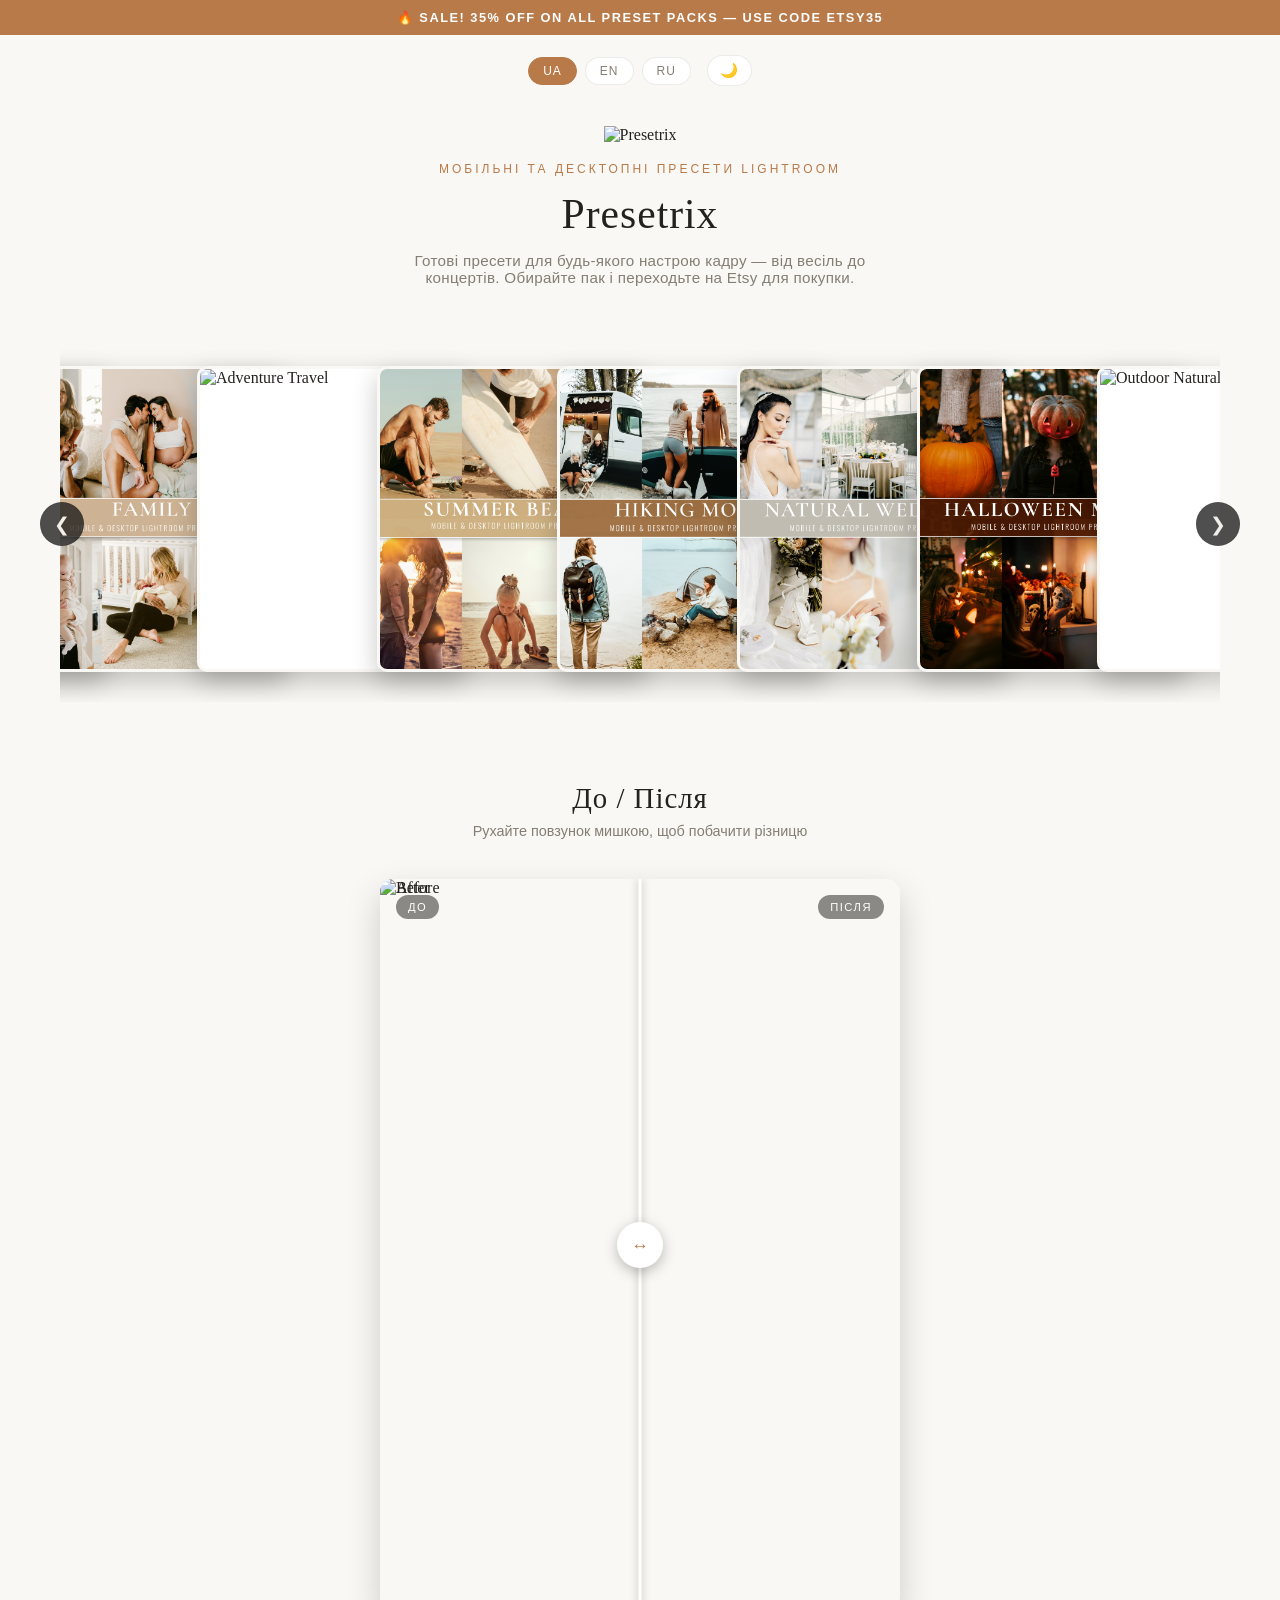
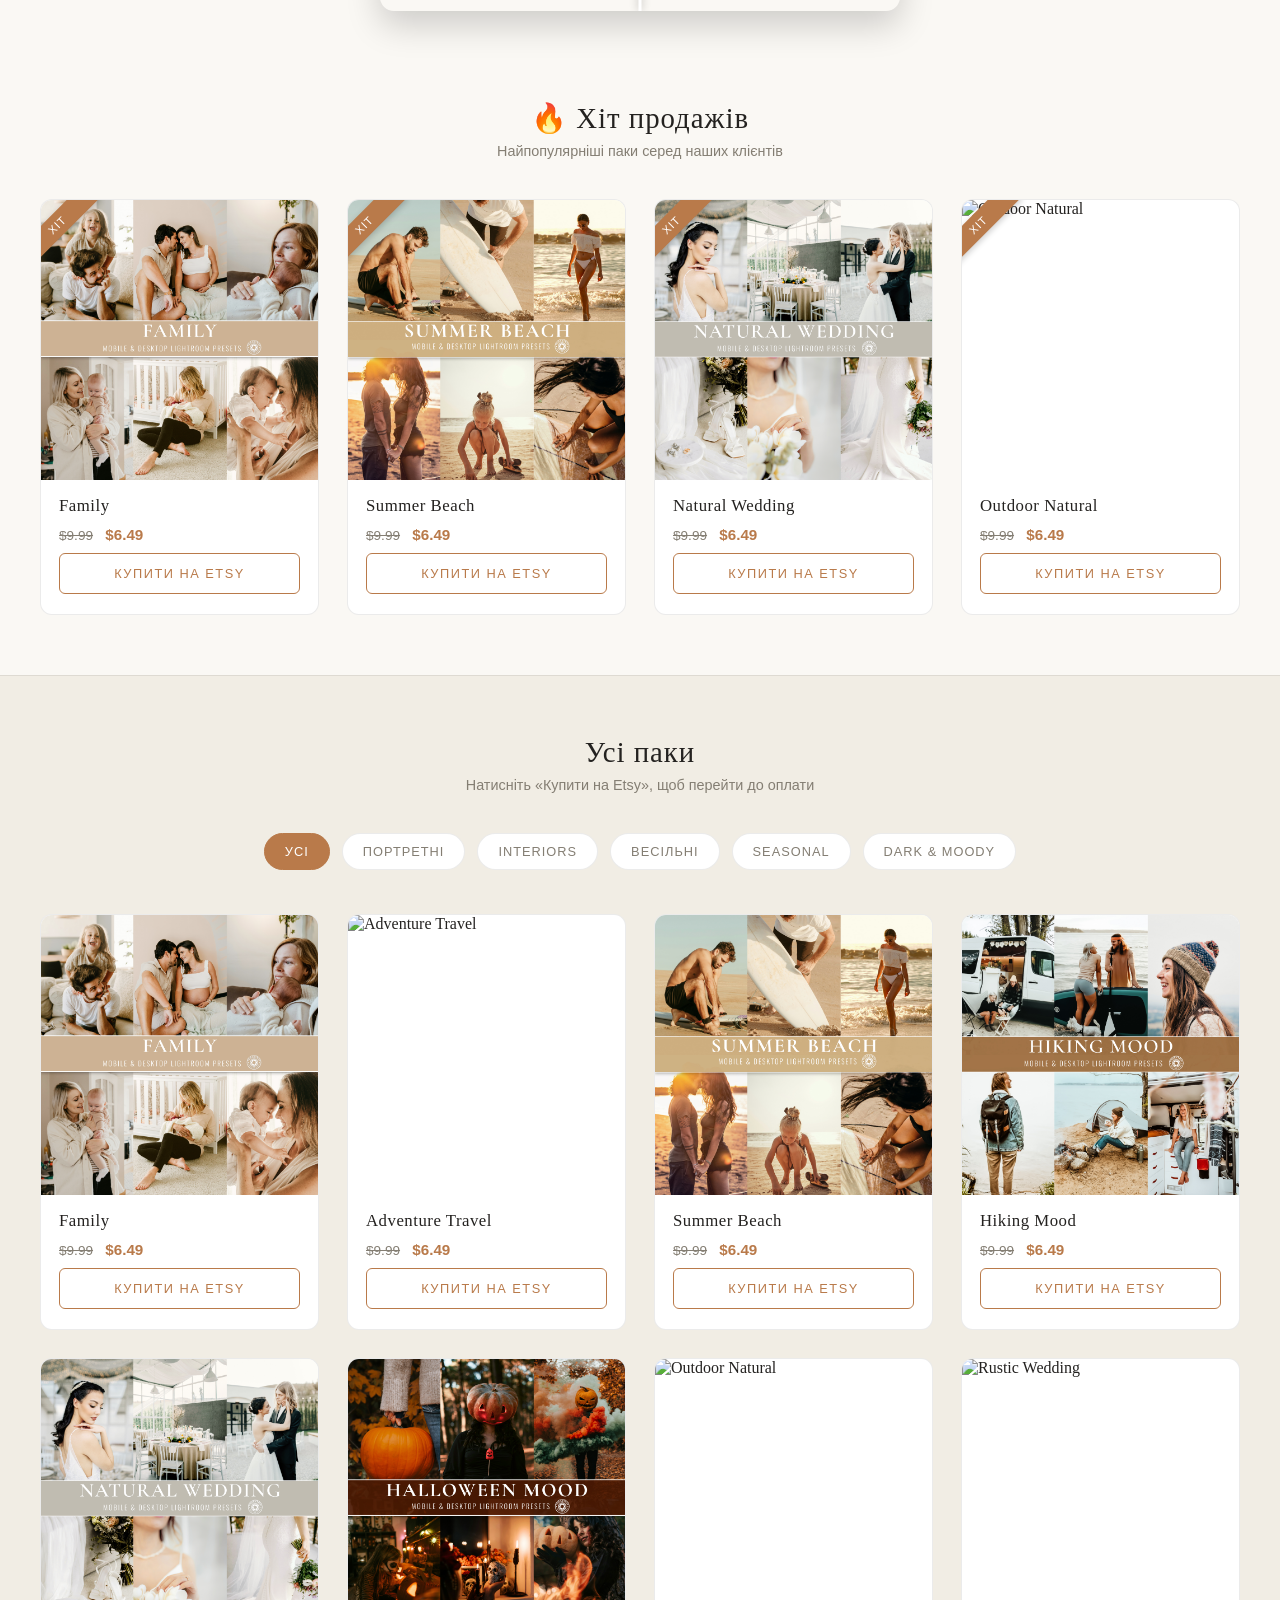
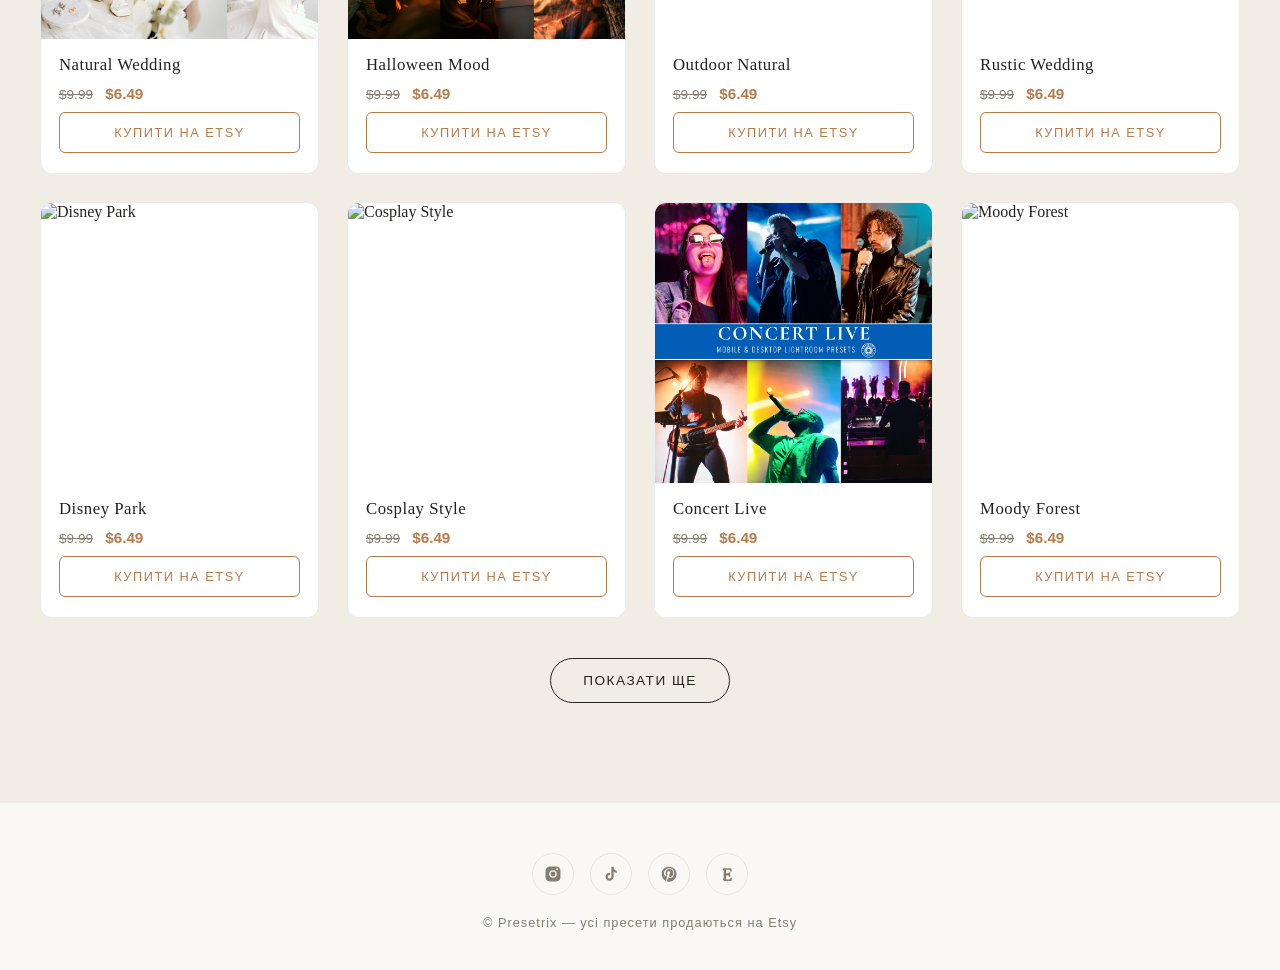
==== index.html.html @ f377409e "1.0.8" ====
<!DOCTYPE html>
<html lang="uk">
<head>
<meta charset="UTF-8">
<meta name="viewport" content="width=device-width, initial-scale=1.0">
<title>Presetrix — Lightroom Presets</title>

  <!-- Иконка сайта (фавиконка) во вкладке браузера -->
<link rel="icon" type="image/png" href="images/Logo_White.png">

  <!-- Open Graph превью для закладок, мессенджеров и соцсетей -->
<meta property="og:title" content="Presetrix — Mobile & Desktop Lightroom Presets">
<meta property="og:description" content="Ready-to-use presets for every mood. Professional Lightroom presets for your photos.">
<meta property="og:image" content="images/Logo_White.png">
<meta property="og:type" content="website">

<link rel="stylesheet" href="style.css">
</head>
<body>

  <!-- БАННЕР РАСПРОДАЖИ -->
  <div class="sale-banner">
    <span data-i18n="saleBannerText">🔥 Sale! 35% OFF on all preset packs — Use code ETSY35</span>
  </div>

  <div class="top-controls">
    <div class="lang-switch">
      <button class="lang-btn" data-lang="ua">UA</button>
      <button class="lang-btn" data-lang="en">EN</button>
      <button class="lang-btn" data-lang="ru">RU</button>
    </div>
    <button class="theme-btn" id="themeBtn" aria-label="Toggle Theme">🌙</button>
  </div>

  <header>
    <img src="images/Logo_White.png" alt="Presetrix" class="logo" id="logoImg">
    <div class="eyebrow" data-i18n="eyebrow">Mobile & Desktop Lightroom Presets</div>
    <h1>Presetrix</h1>
    <p data-i18n="heroText">Ready-to-use presets for every mood.</p>
  </header>

  <section class="carousel-section">
    <div class="carousel-wrap" id="carouselWrap">
      <button class="nav-btn nav-left" aria-label="Previous">&#10094;</button>
      <div class="carousel" id="carousel"></div>
      <button class="nav-btn nav-right" aria-label="Next">&#10095;</button>
    </div>
  </section>

  <section class="ba-section">
    <div class="ba-inner">
      <div class="section-title" data-i18n="baTitle">Before / After</div>
      <div class="section-sub" data-i18n="baSub">Drag the slider to see the difference</div>
      <div class="ba-container" id="baContainer">
        <img src="images/after.jpg" class="ba-img ba-after" alt="After">
        <div class="ba-before-wrap" id="baBeforeWrap">
          <img src="images/before.jpg" class="ba-img ba-before" id="baBeforeImg" alt="Before">
        </div>
        <span class="ba-label ba-label-before" data-i18n="baBefore">Before</span>
        <span class="ba-label ba-label-after" data-i18n="baAfter">After</span>
        <div class="ba-handle" id="baHandle">
          <div class="ba-handle-circle">&#8596;</div>
        </div>
      </div>
    </div>
  </section>

  <section class="bestseller-section">
    <div class="bestseller-inner">
      <div class="section-title" data-i18n="bestsellerTitle">Best Sellers</div>
      <div class="section-sub" data-i18n="bestsellerSub">The most popular packs</div>
      <div class="bestseller-grid" id="bestsellerGrid"></div>
    </div>
  </section>

  <section class="catalog-section">
    <div class="catalog-inner">
      <div class="section-title" data-i18n="catalogTitle">All Packs</div>
      <div class="section-sub" data-i18n="catalogSub">Click Buy on Etsy</div>
      <div class="filter-tabs" id="filterTabs"></div>
      <div class="catalog-grid" id="catalogGrid"></div>
      <div class="show-more-wrap" id="showMoreWrap">
        <button class="show-more-btn" id="showMoreBtn">Show more</button>
      </div>
    </div>
  </section>

  <footer>
    <div class="social-links">
      <a href="#" target="_blank" rel="noopener" aria-label="Instagram">
        <svg viewBox="0 0 24 24"><path d="M12 2c2.7 0 3.06.01 4.12.06 1.06.05 1.79.22 2.43.47.66.26 1.22.6 1.77 1.15.55.55.9 1.11 1.15 1.77.25.64.42 1.37.47 2.43.05 1.06.06 1.42.06 4.12s-.01 3.06-.06 4.12c-.05 1.06-.22 1.79-.47 2.43-.26.66-.6 1.22-1.15 1.77-.55.55-1.11.9-1.77 1.15-.64.25-1.37.42-2.43.47-1.06.05-1.42.06-4.12.06s-3.06-.01-4.12-.06c-1.06-.05-1.79-.22-2.43-.47-.66-.26-1.22-.6-1.77-1.15-.55-.55-.9-1.11-1.15-1.77-.25-.64-.42-1.37-.47-2.43C2.01 15.06 2 14.7 2 12s.01-3.06.06-4.12c.05-1.06.22-1.79.47-2.43.26-.66.6-1.22 1.15-1.77.55-.55 1.11-.9 1.77-1.15.64-.25 1.37-.42 2.43-.47C8.94 2.01 9.3 2 12 2zm0 5a5 5 0 100 10 5 5 0 000-10zm0 8.2a3.2 3.2 0 110-6.4 3.2 3.2 0 010 6.4zm5.4-8.4a1.2 1.2 0 100-2.4 1.2 1.2 0 000 2.4z"/></svg>
      </a>
      <a href="#" target="_blank" rel="noopener" aria-label="TikTok">
        <svg viewBox="0 0 24 24"><path d="M16.6 5.1c-.7-.7-1.1-1.7-1.1-2.8h-3v13.4c0 1.3-1.1 2.4-2.4 2.4s-2.4-1.1-2.4-2.4 1.1-2.4 2.4-2.4c.3 0 .5 0 .8.1v-3.1c-.3 0-.5-.1-.8-.1-3 0-5.4 2.4-5.4 5.4s2.4 5.4 5.4 5.4 5.4-2.4 5.4-5.4V9.1c1.2.9 2.6 1.4 4.1 1.4V7.5c-1.1 0-2.1-.5-2.9-1.2-.4-.4-.7-.8-1-1.2z"/></svg>
      </a>
      <a href="#" target="_blank" rel="noopener" aria-label="Pinterest">
        <svg viewBox="0 0 24 24"><path d="M12 2a10 10 0 00-3.6 19.3c0-.8 0-1.8.2-2.6l1.4-6s-.4-.7-.4-1.8c0-1.7 1-2.9 2.2-2.9 1 0 1.5.8 1.5 1.7 0 1-.7 2.6-1 4-.3 1.2.6 2.2 1.8 2.2 2.1 0 3.7-2.2 3.7-5.5 0-2.9-2.1-4.9-5-4.9-3.4 0-5.4 2.6-5.4 5.2 0 1 .4 2.1.9 2.7.1.1.1.2.1.4l-.4 1.3c0 .2-.2.3-.4.2-1.4-.6-2.3-2.6-2.3-4.2 0-3.4 2.5-6.6 7.1-6.6 3.7 0 6.6 2.6 6.6 6.2 0 3.7-2.3 6.7-5.6 6.7-1.1 0-2.1-.6-2.4-1.2l-.7 2.5c-.2 1-1 2.2-1.4 3 1 .3 2.1.5 3.2.5a10 10 0 000-20z"/></svg>
      </a>
      <a href="#" target="_blank" rel="noopener" aria-label="Etsy">
        <svg viewBox="0 0 24 24"><path d="M8.6 3.5c-.2 0-.4.1-.5.3L6.4 6.2c-.1.2 0 .4.2.5l1 .4v10.8l-1 .4c-.2.1-.3.3-.2.5l1.7 2.4c.1.2.3.3.5.3h8.9c.3 0 .5-.2.6-.5l.6-3.6c0-.3-.2-.5-.5-.5h-1c-.2 0-.4.2-.5.4-.3 1.3-.7 2-1.8 2h-3.4c-.5 0-.7-.2-.7-.7v-4.5h2.4c.8 0 1 .5 1.2 1.3 0 .2.2.4.5.4h.9c.3 0 .5-.2.5-.5V10c0-.3-.2-.5-.5-.5h-.9c-.3 0-.4.2-.5.4-.2.8-.4 1.2-1.2 1.2h-2.4V6.9c0-.5.2-.6.7-.6h3.2c1 0 1.4.6 1.7 1.9 0 .2.3.4.5.4h1c.3 0 .5-.2.5-.5l-.5-3.4c0-.3-.3-.5-.6-.5H8.6z"/></svg>
      </a>
    </div>
    <span data-i18n="footerText">© Presetrix</span>
  </footer>

  <script src="packs-data.js"></script>
  <script src="main.js"></script>
  <script>
    const themeBtn = document.getElementById('themeBtn');
    const currentTheme = localStorage.getItem('theme') || 'light';
    if (currentTheme === 'dark') {
      document.documentElement.setAttribute('data-theme', 'dark');
      themeBtn.textContent = '☀️';
    }
    themeBtn.addEventListener('click', () => {
      let theme = document.documentElement.getAttribute('data-theme');
      if (theme === 'dark') {
        document.documentElement.removeAttribute('data-theme');
        localStorage.setItem('theme', 'light');
        themeBtn.textContent = '🌙';
      } else {
        document.documentElement.setAttribute('data-theme', 'dark');
        localStorage.setItem('theme', 'dark');
        themeBtn.textContent = '☀️';
      }
    });
  </script>

</body>
</html>
---- style.css ----
/* =========================================================
   PRESETRIX — STYLES (Light & Dark theme)
   ========================================================= */

:root{
  --bg:#faf8f4;
  --bg-soft:#f1ede4;
  --card:#ffffff;
  --accent:#b97a4a;
  --accent-soft:#a8663a;
  --text:#242220;
  --muted:#847e73;
  --border:rgba(0,0,0,0.08);
}

[data-theme="dark"]{
  --bg:#141312;
  --bg-soft:#1c1a18;
  --card:#1f1d1a;
  --accent:#d9a066;
  --accent-soft:#c88b52;
  --text:#f2efe9;
  --muted:#a39b8c;
  --border:rgba(255,255,255,0.1);
}

*{box-sizing:border-box;}

body{
  margin:0;
  background:var(--bg);
  color:var(--text);
  font-family:'Georgia','Times New Roman',serif;
  transition:background .3s ease, color .3s ease;
}

a{color:inherit;text-decoration:none;}

/* ---------- SALE BANNER ---------- */
.sale-banner {
  background: var(--accent);
  color: #ffffff;
  text-align: center;
  font-family: Arial, sans-serif;
  font-size: 0.8rem;
  letter-spacing: 1.5px;
  text-transform: uppercase;
  padding: 10px 20px;
  font-weight: 600;
}

/* ---------- TOP CONTROLS (LANG + THEME) ---------- */
.top-controls{
  display:flex;
  justify-content:center;
  align-items:center;
  gap:16px;
  padding:20px 20px 0;
  position:relative;
  max-width:400px;
  margin:0 auto;
}
.lang-switch{
  display:flex;
  gap:8px;
}
.lang-btn, .theme-btn{
  font-family:Arial,sans-serif;
  font-size:0.75rem;
  letter-spacing:1px;
  padding:6px 14px;
  border:1px solid var(--border);
  border-radius:999px;
  background:var(--card);
  color:var(--muted);
  cursor:pointer;
  transition:all .2s ease;
}
.theme-btn{
  padding:6px 12px;
  font-size:0.9rem;
  display:flex;
  align-items:center;
  justify-content:center;
}
.lang-btn:hover, .theme-btn:hover{
  border-color:var(--accent);
  color:var(--accent);
}
.lang-btn.active{
  background:var(--accent);
  border-color:var(--accent);
  color:#fff;
}

/* ---------- HERO ---------- */
header{
  text-align:center;
  padding:40px 20px 40px;
}
.logo{
  width:72px;
  height:72px;
  object-fit:contain;
  margin-bottom:18px;
}
[data-theme="dark"] .logo{
  filter: invert(1) brightness(1.8);
}
.eyebrow{
  font-family:Arial,sans-serif;
  font-size:0.75rem;
  letter-spacing:3px;
  text-transform:uppercase;
  color:var(--accent);
  margin-bottom:14px;
}
h1{
  font-size:2.6rem;
  font-weight:400;
  letter-spacing:1px;
  margin:0 0 14px;
}
header p{
  font-family:Arial,sans-serif;
  color:var(--muted);
  font-size:0.95rem;
  max-width:480px;
  margin:0 auto;
  letter-spacing:0.3px;
}

/* ---------- CAROUSEL ---------- */
.carousel-section{
  padding:20px 0 60px;
}
.carousel-wrap{
  position:relative;
  width:100%;
  max-width:1200px;
  margin:0 auto;
  padding:0 20px;
}
.carousel{
  display:flex;
  gap:0;
  overflow-x:auto;
  scroll-behavior:auto;
  padding:20px 60px 30px 10px;
  scrollbar-width:none;
  -ms-overflow-style:none;
  user-select:none;
}
.carousel::-webkit-scrollbar{display:none;}

.carousel-card{
  flex:0 0 auto;
  width:270px;
  border-radius:10px;
  overflow:hidden;
  background:var(--card);
  box-shadow:0 10px 26px rgba(0,0,0,0.22);
  border:3px solid var(--bg);
  transition:transform .25s ease, box-shadow .25s ease, z-index 0s;
  display:block;
  position:relative;
  z-index:1;
}
.carousel-card:not(:first-child){
  margin-left:-90px;
}
.carousel-card:hover{
  transform:translateY(-14px) scale(1.04);
  box-shadow:0 20px 40px rgba(0,0,0,0.3);
  z-index:20;
}
.carousel-card img{
  width:100%;
  height:300px;
  object-fit:cover;
  display:block;
  pointer-events:none;
}

.nav-btn{
  position:absolute;
  top:50%;
  transform:translateY(-50%);
  background:rgba(20,20,20,0.75);
  border:1px solid var(--border);
  color:#f2efe9;
  width:44px;
  height:44px;
  border-radius:50%;
  font-size:1.2rem;
  cursor:pointer;
  display:flex;
  align-items:center;
  justify-content:center;
  z-index:5;
  transition:background .2s;
}
.nav-btn:hover{background:rgba(217,160,102,0.85);}
.nav-left{left:0;}
.nav-right{right:0;}

/* ---------- BESTSELLERS SECTION ---------- */
.bestseller-section{
  padding:20px 20px 60px;
}
.bestseller-inner{
  max-width:1200px;
  margin:0 auto;
}
.section-title{
  text-align:center;
  font-size:1.8rem;
  font-weight:400;
  letter-spacing:1px;
  margin-bottom:8px;
}
.section-sub{
  text-align:center;
  font-family:Arial,sans-serif;
  color:var(--muted);
  font-size:0.9rem;
  margin-bottom:40px;
}
.bestseller-grid{
  display:grid;
  grid-template-columns:repeat(auto-fill,minmax(220px,1fr));
  gap:28px;
}
.bestseller-card{
  position:relative;
  border:1px solid var(--accent);
}
.bestseller-ribbon{
  position:absolute;
  top:14px;
  left:-34px;
  transform:rotate(-45deg);
  background:var(--accent);
  color:#fff;
  font-family:Arial,sans-serif;
  font-size:0.7rem;
  letter-spacing:1px;
  text-transform:uppercase;
  padding:5px 40px;
  box-shadow:0 2px 6px rgba(0,0,0,0.2);
  z-index:2;
}

/* ---------- FILTER TABS ---------- */
.filter-tabs{
  display:flex;
  flex-wrap:wrap;
  justify-content:center;
  gap:12px;
  margin-bottom:44px;
}
.filter-tab{
  font-family:Arial,sans-serif;
  font-size:0.8rem;
  letter-spacing:1px;
  text-transform:uppercase;
  padding:10px 20px;
  border:1px solid var(--border);
  border-radius:999px;
  background:var(--card);
  color:var(--muted);
  cursor:pointer;
  transition:all .2s ease;
}
.filter-tab:hover{
  border-color:var(--accent);
  color:var(--accent);
}
.filter-tab.active{
  background:var(--accent);
  border-color:var(--accent);
  color:#fff;
}

/* ---------- CATALOG ---------- */
.catalog-section{
  padding:60px 20px 100px;
  background:var(--bg-soft);
  border-top:1px solid var(--border);
}
.catalog-inner{
  max-width:1200px;
  margin:0 auto;
}
.catalog-grid{
  display:grid;
  grid-template-columns:repeat(4, 1fr);
  gap:28px;
}
@media (max-width:1100px){
  .catalog-grid{grid-template-columns:repeat(3, 1fr);}
}
@media (max-width:760px){
  .catalog-grid{grid-template-columns:repeat(2, 1fr);}
}
@media (max-width:480px){
  .catalog-grid{grid-template-columns:repeat(1, 1fr);}
}

/* shared product-card styling used by catalog + bestsellers */
.shop-card{
  background:var(--card);
  border:1px solid var(--border);
  border-radius:12px;
  overflow:hidden;
  display:flex;
  flex-direction:column;
  transition:transform .2s ease, border-color .2s ease;
}
.shop-card:hover{
  transform:translateY(-4px);
}
.catalog-grid .shop-card:hover{
  border-color:var(--accent);
}
.shop-card img{
  width:100%;
  height:280px;
  object-fit:cover;
  display:block;
}
.shop-card .info{
  padding:16px 18px 20px;
  display:flex;
  flex-direction:column;
  gap:10px;
  flex:1;
}
.shop-card .name{
  font-size:1.05rem;
  letter-spacing:0.5px;
}
.shop-card .price{
  font-family:Arial,sans-serif;
  color:var(--accent-soft);
  font-size:0.95rem;
}
.buy-btn{
  margin-top:auto;
  display:inline-block;
  text-align:center;
  font-family:Arial,sans-serif;
  font-size:0.8rem;
  letter-spacing:1.5px;
  text-transform:uppercase;
  padding:12px 16px;
  border:1px solid var(--accent);
  border-radius:6px;
  color:var(--accent);
  transition:background .2s ease, color .2s ease;
}
.buy-btn:hover{
  background:var(--accent);
  color:#141414;
}

/* ---------- SHOW MORE BUTTON ---------- */
.show-more-wrap{
  text-align:center;
  margin-top:40px;
}
.show-more-btn{
  font-family:Arial,sans-serif;
  font-size:0.85rem;
  letter-spacing:1.5px;
  text-transform:uppercase;
  padding:14px 32px;
  border:1px solid var(--text);
  border-radius:999px;
  background:transparent;
  color:var(--text);
  cursor:pointer;
  transition:all .2s ease;
}
.show-more-btn:hover{
  background:var(--text);
  color:var(--bg);
}

/* ---------- BEFORE / AFTER SLIDER ---------- */
.ba-section{
  padding:20px 20px 70px;
}
.ba-inner{
  max-width:1200px;
  margin:0 auto;
}
.ba-container{
  position:relative;
  max-width:520px;
  margin:0 auto;
  aspect-ratio:2517 / 3545;
  border-radius:14px;
  overflow:hidden;
  box-shadow:0 14px 34px rgba(0,0,0,0.18);
  cursor:ew-resize;
  user-select:none;
}
.ba-img{
  position:absolute;
  top:0;
  left:0;
  height:100%;
  object-fit:cover;
  display:block;
  pointer-events:none;
  user-select:none;
}
.ba-after{
  width:100%;
}
.ba-before-wrap{
  position:absolute;
  top:0;
  left:0;
  height:100%;
  width:50%;
  overflow:hidden;
}
.ba-before-wrap img{
  height:100%;
  max-width:none;
}
.ba-handle{
  position:absolute;
  top:0;
  left:50%;
  height:100%;
  width:0;
  transform:translateX(-50%);
  z-index:5;
}
.ba-handle::before{
  content:"";
  position:absolute;
  top:0;
  left:50%;
  height:100%;
  width:3px;
  background:#fff;
  transform:translateX(-50%);
  box-shadow:0 0 8px rgba(0,0,0,0.3);
}
.ba-handle-circle{
  position:absolute;
  top:50%;
  left:50%;
  transform:translate(-50%,-50%);
  width:46px;
  height:46px;
  border-radius:50%;
  background:#fff;
  display:flex;
  align-items:center;
  justify-content:center;
  font-size:1.1rem;
  color:var(--accent);
  box-shadow:0 4px 14px rgba(0,0,0,0.25);
}
.ba-label{
  position:absolute;
  top:16px;
  font-family:Arial,sans-serif;
  font-size:0.7rem;
  letter-spacing:1.5px;
  text-transform:uppercase;
  color:#fff;
  background:rgba(0,0,0,0.45);
  padding:6px 12px;
  border-radius:999px;
  z-index:4;
  pointer-events:none;
}
.ba-label-before{left:16px;}
.ba-label-after{right:16px;}

/* ---------- FOOTER ---------- */
footer{
  text-align:center;
  padding:50px 20px 40px;
  font-family:Arial,sans-serif;
  color:var(--muted);
  font-size:0.8rem;
  letter-spacing:1px;
}
.social-links{
  display:flex;
  justify-content:center;
  gap:16px;
  margin-bottom:20px;
}
.social-links a{
  width:42px;
  height:42px;
  border-radius:50%;
  border:1px solid var(--border);
  display:flex;
  align-items:center;
  justify-content:center;
  color:var(--muted);
  transition:all .2s ease;
}
.social-links a:hover{
  border-color:var(--accent);
  color:var(--accent);
  transform:translateY(-3px);
}
.social-links svg{
  width:18px;
  height:18px;
  fill:currentColor;
}

/* ---------- RESPONSIVE ---------- */
@media (max-width:640px){
  h1{font-size:1.9rem;}
  .nav-btn{display:none;}
  .carousel-card{width:190px;}
  .carousel-card:not(:first-child){margin-left:-55px;}
  .carousel-card img{height:280px;}
}
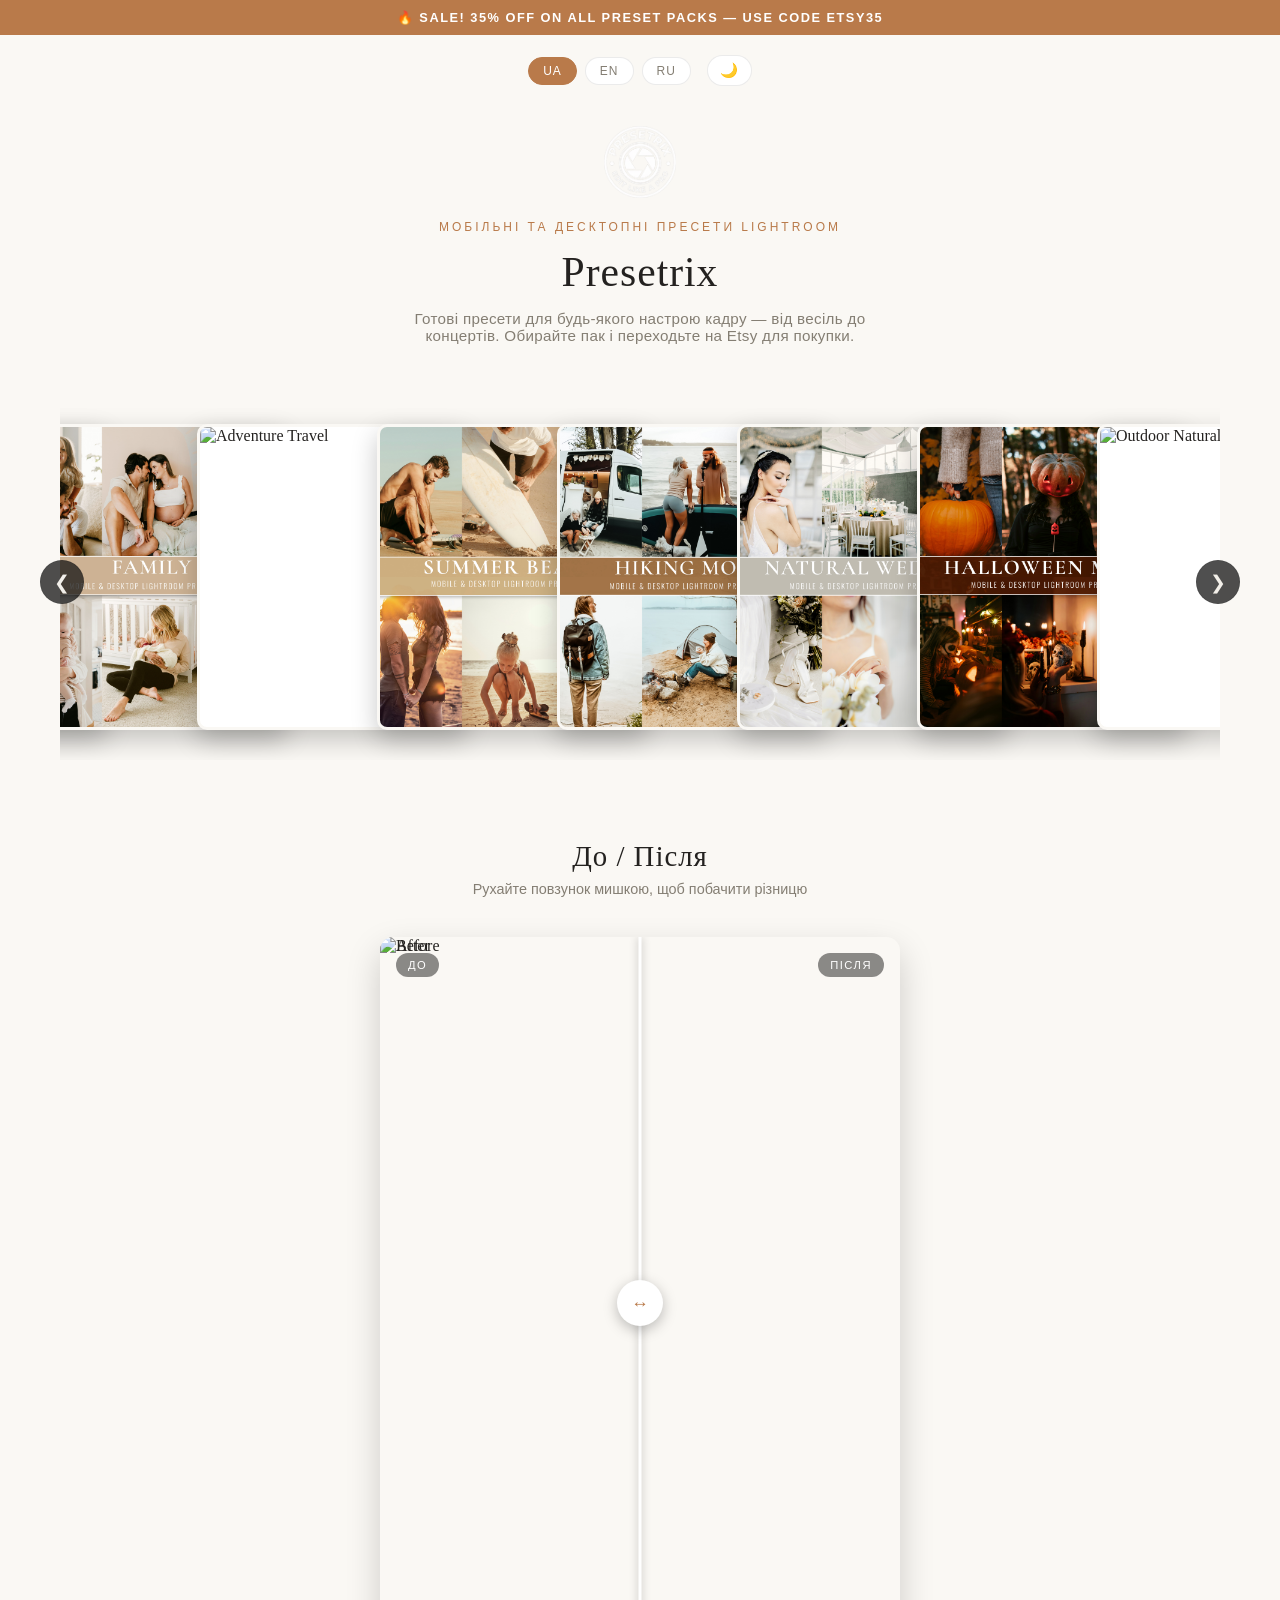
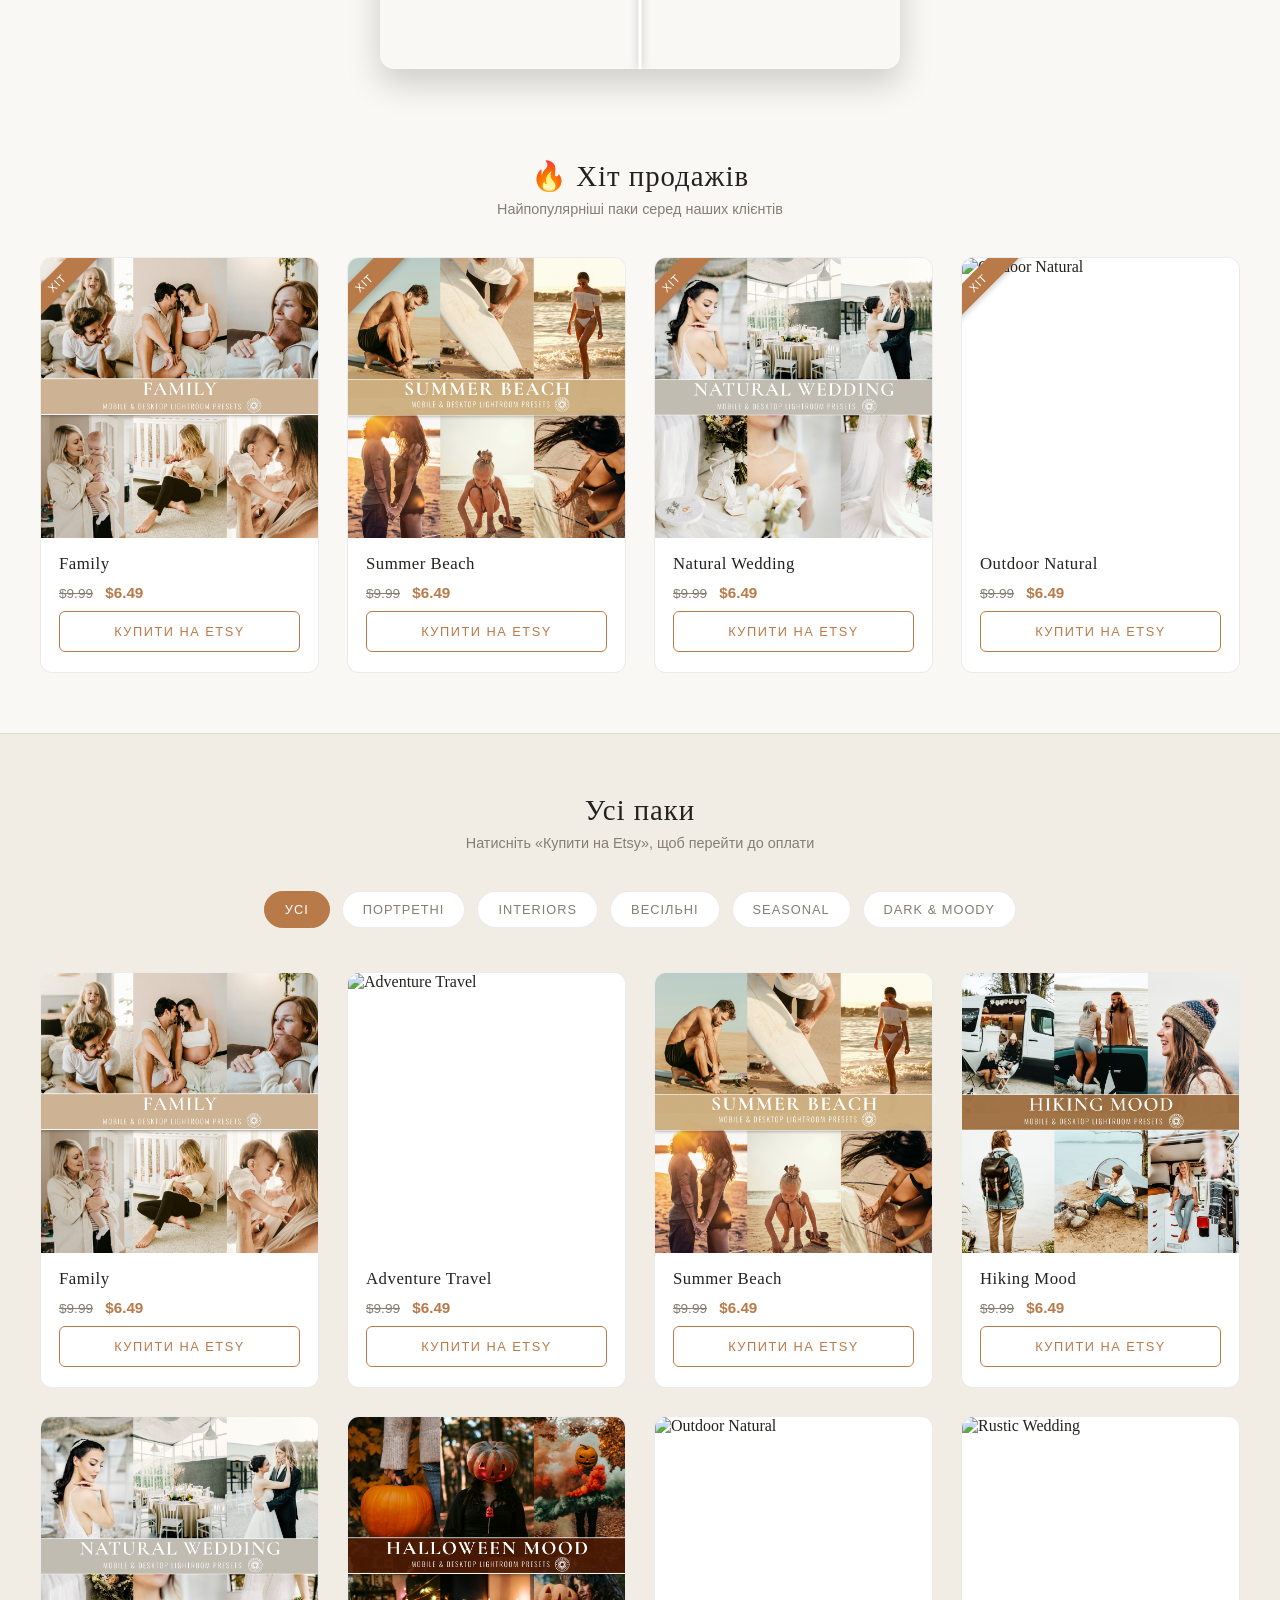
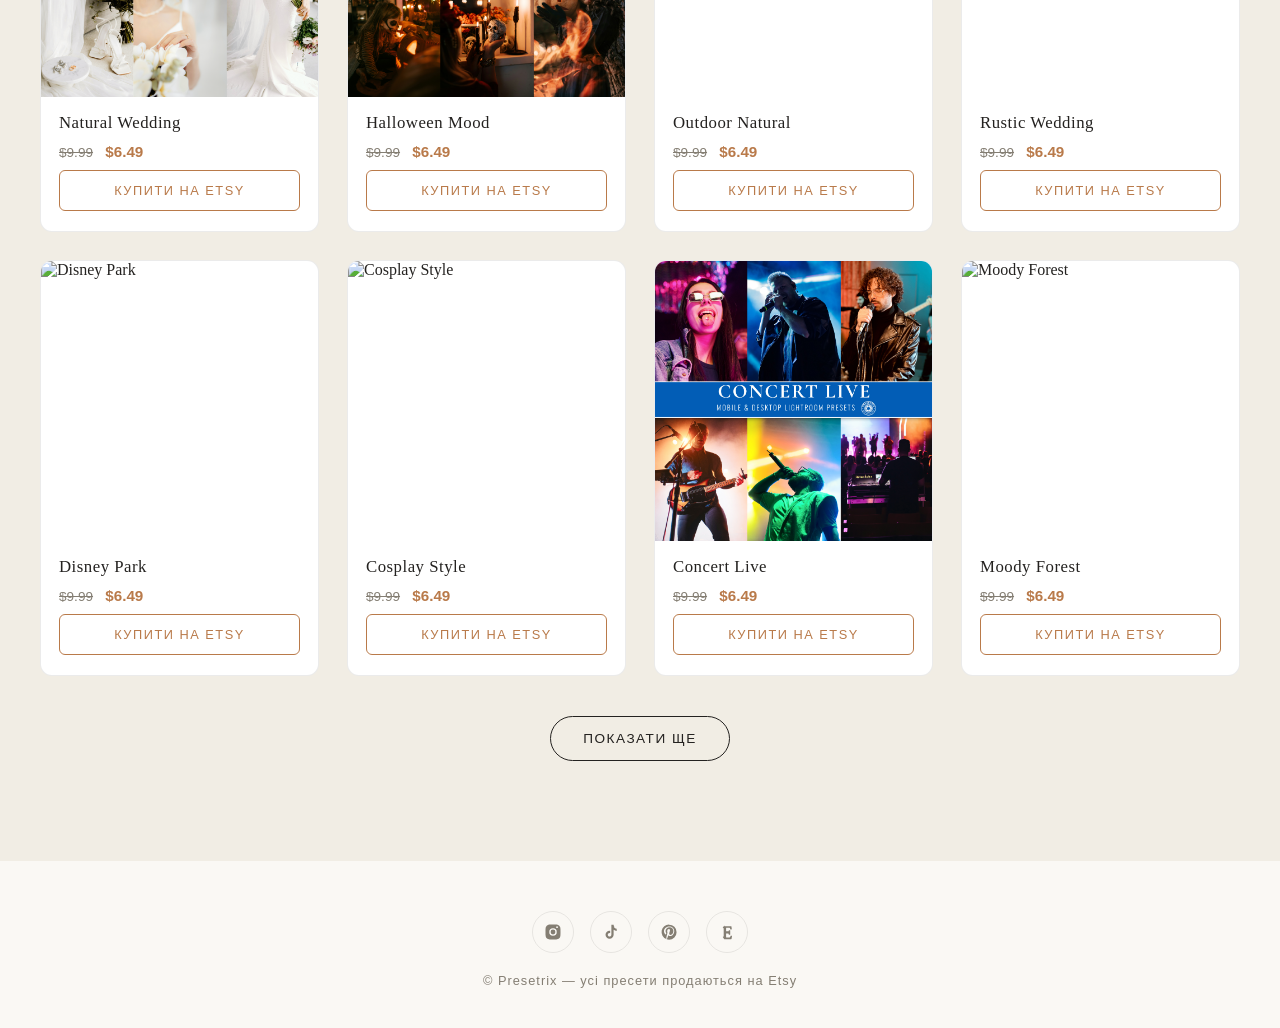
==== commit d39f8c33: "1.0.8" ====
--- a/index.html.html
+++ b/index.html.html
@@ -6,12 +6,12 @@
 <title>Presetrix — Lightroom Presets</title>
 
   <!-- Иконка сайта (фавиконка) во вкладке браузера -->
-<link rel="icon" type="image/png" href="images/Logo_White.png">
+<link rel="icon" type="image/png" href="images/logo_white.png">
 
   <!-- Open Graph превью для закладок, мессенджеров и соцсетей -->
 <meta property="og:title" content="Presetrix — Mobile & Desktop Lightroom Presets">
 <meta property="og:description" content="Ready-to-use presets for every mood. Professional Lightroom presets for your photos.">
-<meta property="og:image" content="images/Logo_White.png">
+<meta property="og:image" content="images/logo_white.png">
 <meta property="og:type" content="website">
 
 <link rel="stylesheet" href="style.css">
@@ -33,7 +33,7 @@
   </div>
 
   <header>
-    <img src="images/Logo_White.png" alt="Presetrix" class="logo" id="logoImg">
+    <img src="images/logo_white.png" alt="Presetrix" class="logo" id="logoImg">
     <div class="eyebrow" data-i18n="eyebrow">Mobile & Desktop Lightroom Presets</div>
     <h1>Presetrix</h1>
     <p data-i18n="heroText">Ready-to-use presets for every mood.</p>
@@ -107,21 +107,36 @@
   <script src="main.js"></script>
   <script>
     const themeBtn = document.getElementById('themeBtn');
+    const logoImg = document.getElementById('logoImg');
     const currentTheme = localStorage.getItem('theme') || 'light';
+
+    function updateLogo(theme) {
+      if (logoImg) {
+        // Исправлено: для темной темы подставляем черный логотип, для светлой — белый
+        logoImg.src = theme === 'dark' ? 'images/logo_black.png' : 'images/logo_white.png';
+      }
+    }
+
     if (currentTheme === 'dark') {
       document.documentElement.setAttribute('data-theme', 'dark');
       themeBtn.textContent = '☀️';
+      updateLogo('dark');
+    } else {
+      updateLogo('light');
     }
+
     themeBtn.addEventListener('click', () => {
       let theme = document.documentElement.getAttribute('data-theme');
       if (theme === 'dark') {
         document.documentElement.removeAttribute('data-theme');
         localStorage.setItem('theme', 'light');
         themeBtn.textContent = '🌙';
+        updateLogo('light');
       } else {
         document.documentElement.setAttribute('data-theme', 'dark');
         localStorage.setItem('theme', 'dark');
         themeBtn.textContent = '☀️';
+        updateLogo('dark');
       }
     });
   </script>
--- a/style.css
+++ b/style.css
@@ -103,9 +103,6 @@
   height:72px;
   object-fit:contain;
   margin-bottom:18px;
-}
-[data-theme="dark"] .logo{
-  filter: invert(1) brightness(1.8);
 }
 .eyebrow{
   font-family:Arial,sans-serif;
@@ -307,7 +304,6 @@
   .catalog-grid{grid-template-columns:repeat(1, 1fr);}
 }
 
-/* shared product-card styling used by catalog + bestsellers */
 .shop-card{
   background:var(--card);
   border:1px solid var(--border);
